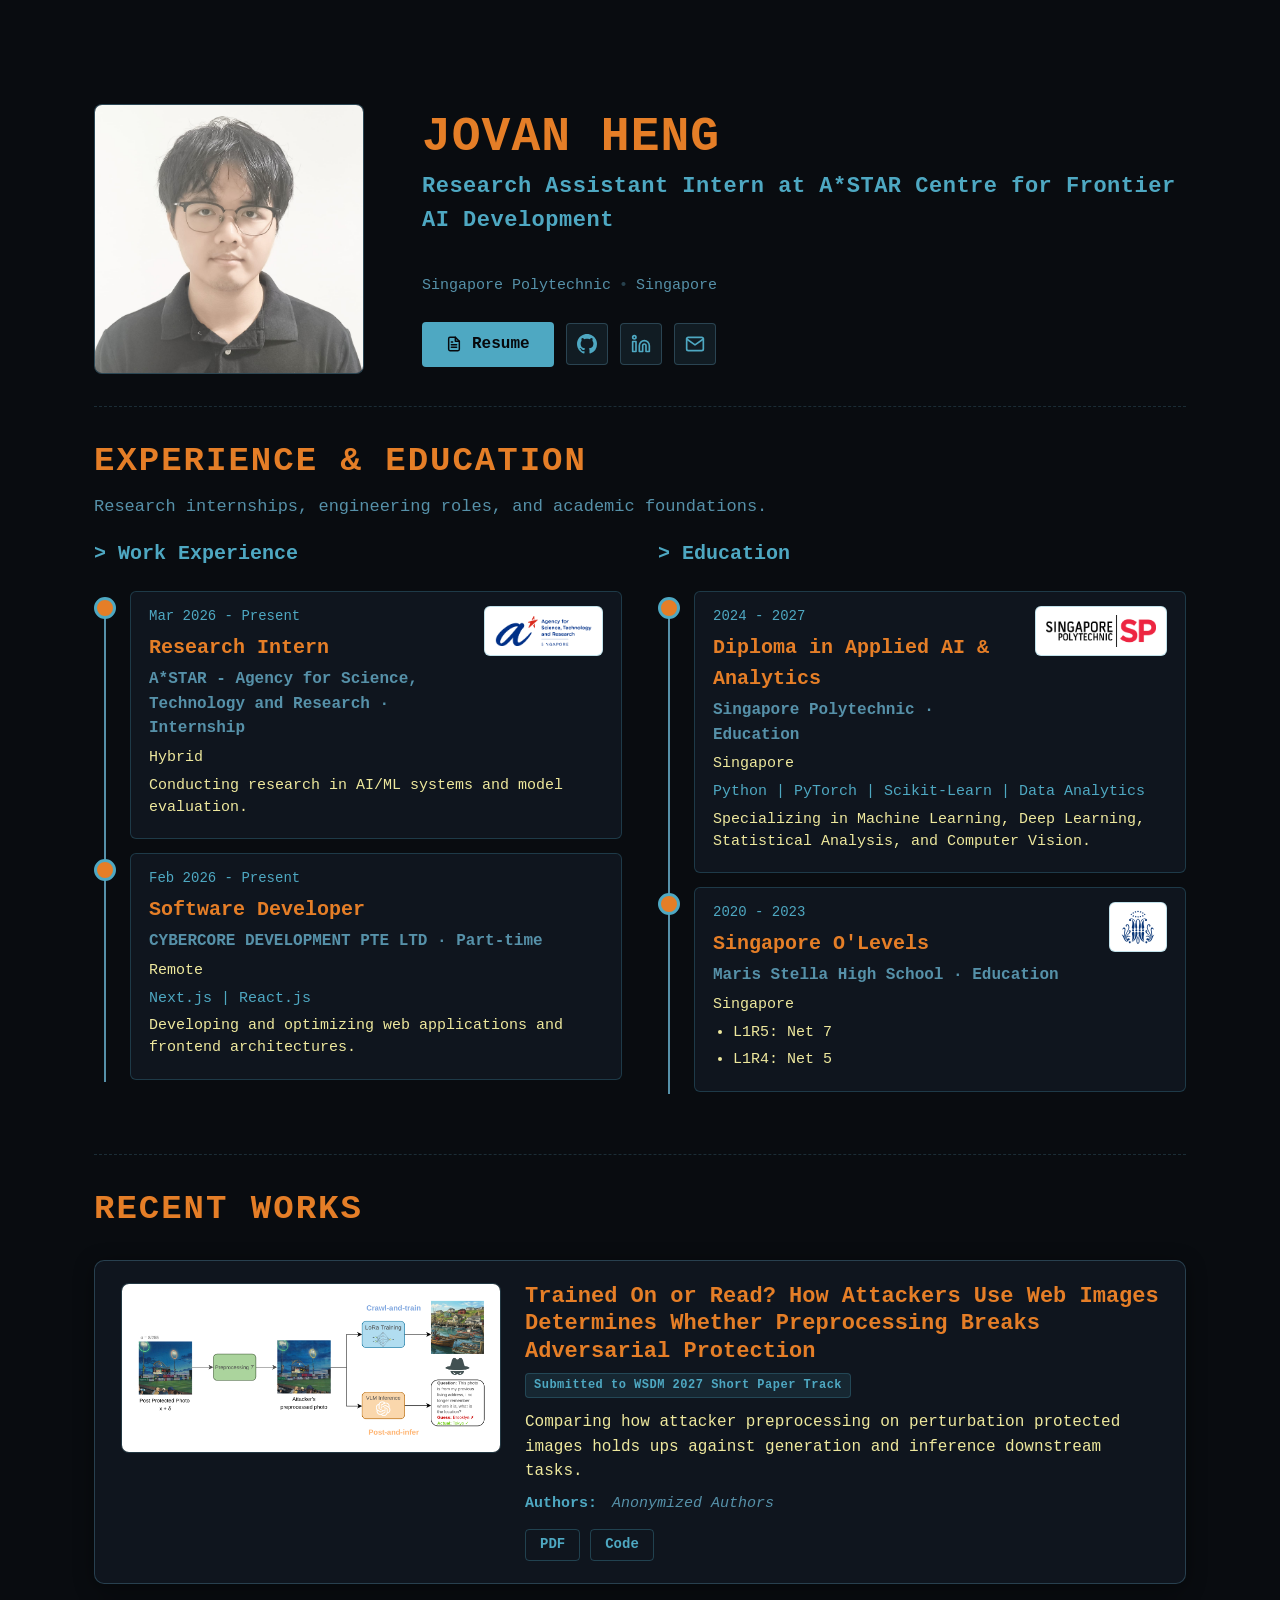
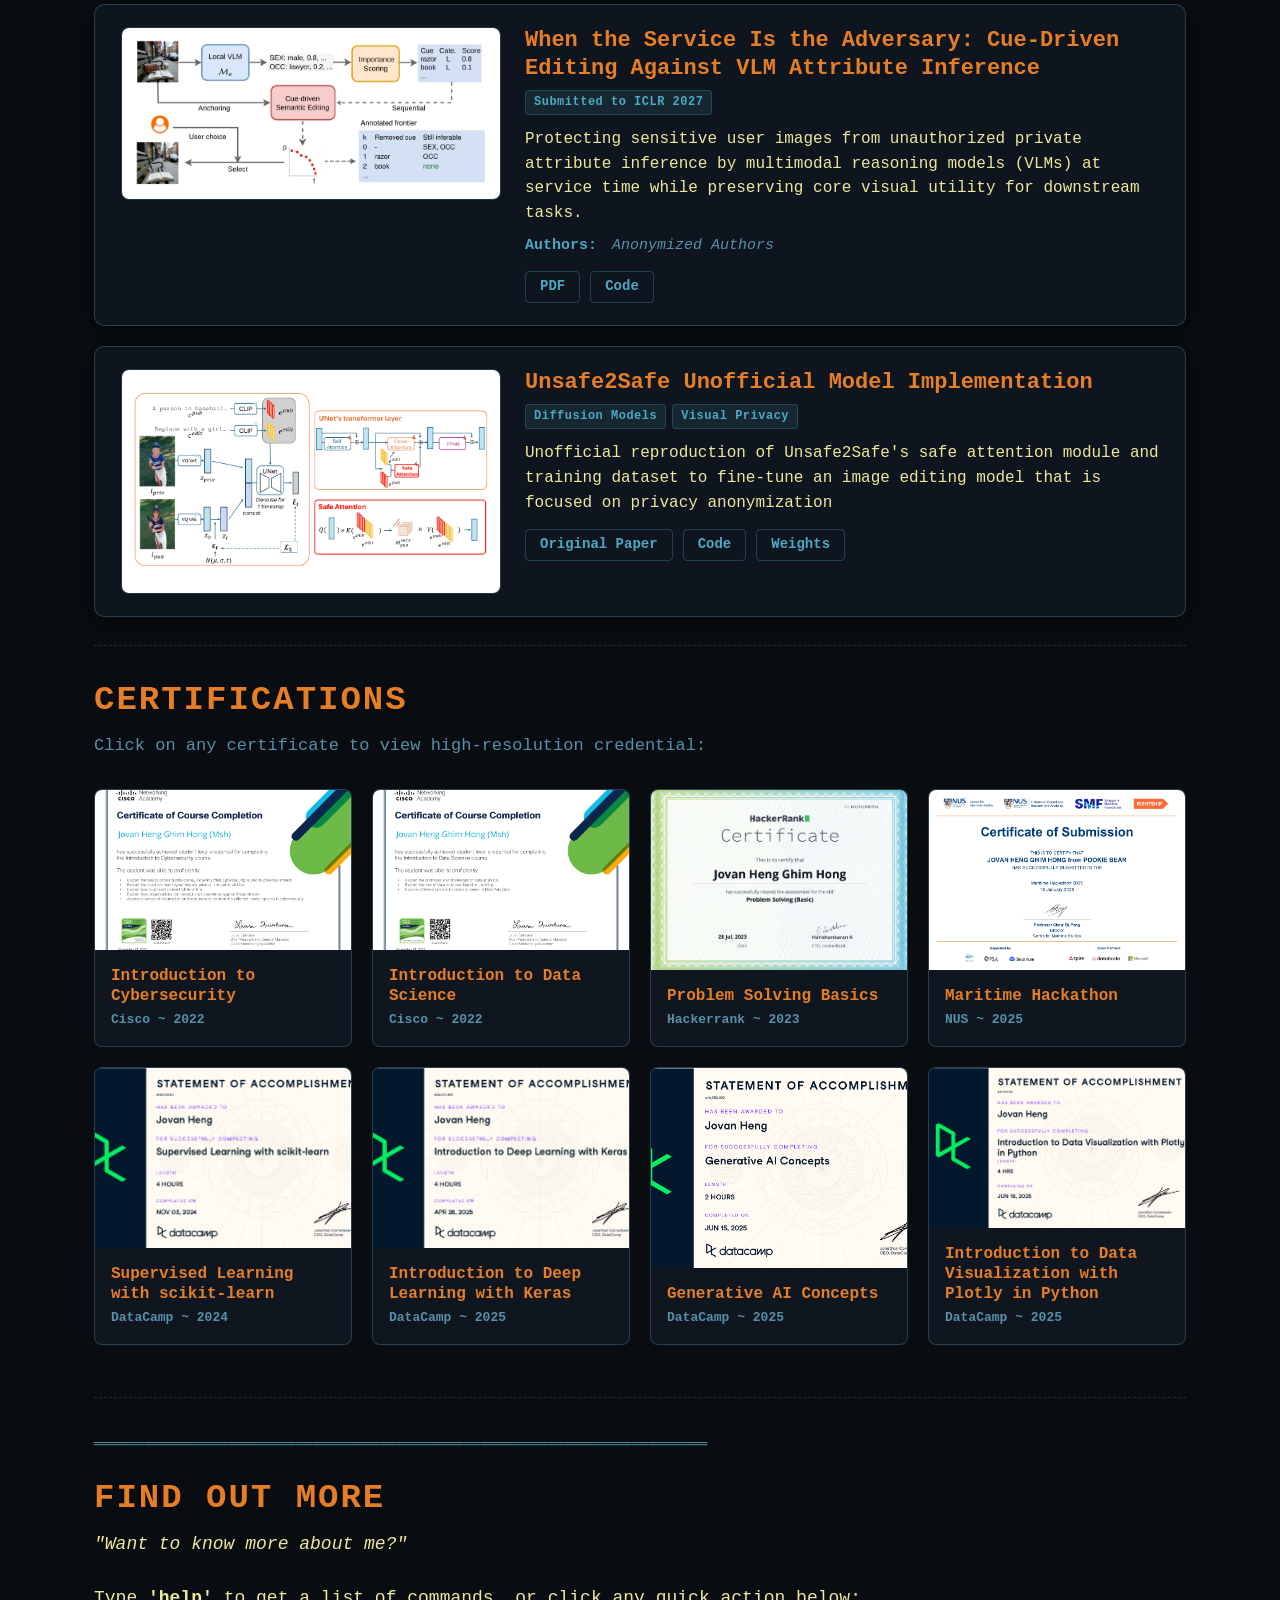
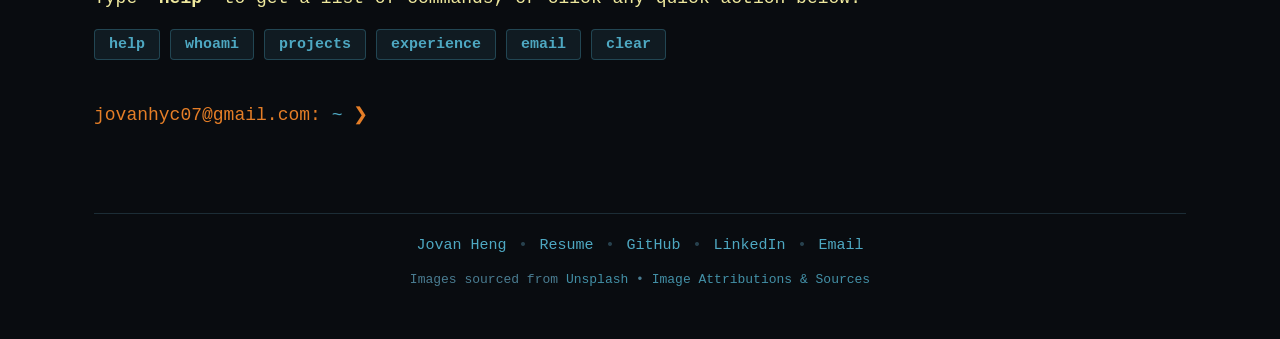
==== index.html @ 49496942 "Rebuild Portfolio" ====
<!doctype html>
<html lang="en">
  <head>
    <meta charset="UTF-8" />
    <meta name="viewport" content="width=device-width, initial-scale=1.0" />
    <title>Jovan Heng</title>
    <meta
      name="description"
      content="Portfolio of Jovan Heng - AI / ML Researcher & Software Developer."
    />
    <link rel="stylesheet" href="./styles/index.css" />
    <link rel="stylesheet" href="./styles/cards.css" />
    <link rel="preconnect" href="https://fonts.googleapis.com" />
    <link rel="preconnect" href="https://fonts.gstatic.com" crossorigin />
    <link
      href="https://fonts.googleapis.com/css2?family=Ubuntu+Mono:ital,wght@0,400;0,700;1,400;1,700&display=swap"
      rel="stylesheet"
    />
    <script defer src="./scripts/data.js"></script>
    <script defer src="./scripts/modal.js"></script>
    <script defer src="./scripts/index.js"></script>
  </head>
  <body>
    <div class="page-container">
      <!-- 1. HERO / INTRO SECTION -->
      <header class="section hero-viewport-section" id="hero">
        <div class="hero-layout">
          <!-- Headshot -->
          <div class="hero-avatar-container">
            <img
              src="./imgs/profile/headshot.jpeg"
              onerror="
                this.onerror = null
                this.src =
                  'https://images.unsplash.com/photo-1534528741775-53994a69daeb?auto=format&fit=crop&w=600&q=80'
              "
              alt="Jovan Heng"
              class="hero-headshot"
            />
          </div>

          <!-- Profile Info -->
          <div class="hero-details">
            <h1 class="hero-name">JOVAN HENG</h1>
            <p class="hero-role">
              Research Assistant Intern at A*STAR Centre for Frontier AI
              Development
            </p>
            <p class="hero-bio"></p>
            <!-- <p class="hero-bio">
              Building and researching systems around multimodal AI, computer
              vision, privacy, and machine learning.
            </p> -->
            <!-- <p class="hero-bio">
              Interests in <strong>AI Safety</strong>,
              <strong>Generative AI</strong> and
              <strong>Application of AI</strong> in Real-World Systems.
            </p> -->

            <div class="hero-meta">
              <!-- <span>A*STAR Research Intern</span>
              <span class="meta-separator">&bull;</span> -->
              <span>Singapore Polytechnic</span>
              <span class="meta-separator">&bull;</span>
              <span>Singapore</span>
            </div>

            <div class="hero-actions">
              <a
                href="./Resume.pdf"
                target="_blank"
                rel="noopener noreferrer"
                class="btn-solid btn-with-icon"
                id="resume-btn"
              >
                <svg
                  class="btn-icon"
                  width="16"
                  height="16"
                  viewBox="0 0 24 24"
                  fill="none"
                  stroke="currentColor"
                  stroke-width="2.2"
                  stroke-linecap="round"
                  stroke-linejoin="round"
                >
                  <path
                    d="M14 2H6a2 2 0 0 0-2 2v16a2 2 0 0 0 2 2h12a2 2 0 0 0 2-2V8z"
                  ></path>
                  <polyline points="14 2 14 8 20 8"></polyline>
                  <line x1="16" y1="13" x2="8" y2="13"></line>
                  <line x1="16" y1="17" x2="8" y2="17"></line>
                  <polyline points="10 9 9 9 8 9"></polyline>
                </svg>
                <span>Resume</span>
              </a>

              <div class="hero-socials" id="hero-socials">
                <a
                  href="https://github.com/JovanHengGhimHong"
                  target="_blank"
                  rel="noopener noreferrer"
                  class="social-icon-btn"
                  aria-label="GitHub Profile"
                  title="GitHub"
                >
                  <svg
                    width="20"
                    height="20"
                    viewBox="0 0 24 24"
                    fill="currentColor"
                  >
                    <path
                      d="M12 0C5.37 0 0 5.37 0 12c0 5.31 3.435 9.795 8.205 11.385.6.105.825-.255.825-.57 0-.285-.015-1.23-.015-2.235-3.015.555-3.795-.735-4.035-1.41-.135-.345-.72-1.41-1.23-1.695-.42-.225-1.02-.78-.015-.795.945-.015 1.62.87 1.845 1.23 1.08 1.815 2.805 1.305 3.495.99.105-.78.42-1.305.765-1.605-2.67-.3-5.46-1.335-5.46-5.925 0-1.305.465-2.385 1.23-3.225-.12-.3-.54-1.53.12-3.18 0 0 1.005-.315 3.3 1.23.96-.27 1.98-.405 3-.405s2.04.135 3 .405c2.295-1.56 3.3-1.23 3.3-1.23.66 1.65.24 2.88.12 3.18.765.84 1.23 1.905 1.23 3.225 0 4.605-2.805 5.625-5.475 5.925.435.375.81 1.095.81 2.22 0 1.605-.015 2.895-.015 3.3 0 .315.225.69.825.57A12.02 12.02 0 0024 12c0-6.63-5.37-12-12-12z"
                    />
                  </svg>
                </a>

                <a
                  href="https://www.linkedin.com/in/jovan-heng-ghim-hong/"
                  target="_blank"
                  rel="noopener noreferrer"
                  class="social-icon-btn"
                  aria-label="LinkedIn Profile"
                  title="LinkedIn"
                >
                  <svg
                    width="20"
                    height="20"
                    viewBox="0 0 24 24"
                    fill="none"
                    stroke="currentColor"
                    stroke-width="2"
                    stroke-linecap="round"
                    stroke-linejoin="round"
                  >
                    <path
                      d="M16 8a6 6 0 0 1 6 6v7h-4v-7a2 2 0 0 0-2-2 2 2 0 0 0-2 2v7h-4v-7a6 6 0 0 1 6-6z"
                    ></path>
                    <rect x="2" y="9" width="4" height="12"></rect>
                    <circle cx="4" cy="4" r="2"></circle>
                  </svg>
                </a>

                <a
                  href="mailto:jovanhyc07@gmail.com"
                  class="social-icon-btn"
                  aria-label="Send Email"
                  title="Email"
                >
                  <svg
                    width="20"
                    height="20"
                    viewBox="0 0 24 24"
                    fill="none"
                    stroke="currentColor"
                    stroke-width="2"
                    stroke-linecap="round"
                    stroke-linejoin="round"
                  >
                    <path
                      d="M4 4h16c1.1 0 2 .9 2 2v12c0 1.1-.9 2-2 2H4c-1.1 0-2-.9-2-2V6c0-1.1.9-2 2-2z"
                    ></path>
                    <polyline points="22,6 12,13 2,6"></polyline>
                  </svg>
                </a>
              </div>
            </div>
          </div>
        </div>
      </header>

      <!-- 2. EXPERIENCE & EDUCATION SECTION -->
      <section class="section viewport-section" id="experience">
        <div class="section-header">
          <h2 class="section-title">EXPERIENCE &amp; EDUCATION</h2>
          <p class="section-subtitle">
            Research internships, engineering roles, and academic foundations.
          </p>
        </div>

        <div class="experience-showcase-grid">
          <div class="experience-showcase-col">
            <h3 class="subsection-title">&gt; Work Experience</h3>
            <div id="static-work-timeline">
              <div class="timeline">
                <article class="timeline-item">
                  <div class="timeline-marker"></div>
                  <div class="timeline-content">
                    <div class="timeline-header">
                      <div class="timeline-header-info">
                        <p class="timeline-period">Mar 2026 - Present</p>
                        <h4 class="timeline-role">Research Intern</h4>
                        <p class="timeline-company">
                          A*STAR - Agency for Science, Technology and Research
                          &middot; Internship
                        </p>
                      </div>
                      <div class="timeline-logo-wrap">
                        <img
                          src="./imgs/logos/astar-logo.png"
                          alt="A*STAR logo"
                          class="timeline-logo"
                          loading="lazy"
                        />
                      </div>
                    </div>
                    <p class="timeline-location">Hybrid</p>
                    <p class="timeline-detail">
                      Conducting research in AI/ML systems and model evaluation.
                    </p>
                  </div>
                </article>

                <article class="timeline-item">
                  <div class="timeline-marker"></div>
                  <div class="timeline-content">
                    <div class="timeline-header">
                      <div class="timeline-header-info">
                        <p class="timeline-period">Feb 2026 - Present</p>
                        <h4 class="timeline-role">Software Developer</h4>
                        <p class="timeline-company">
                          CYBERCORE DEVELOPMENT PTE LTD &middot; Part-time
                        </p>
                      </div>
                    </div>
                    <p class="timeline-location">Remote</p>
                    <p class="timeline-skills">Next.js | React.js</p>
                    <p class="timeline-detail">
                      Developing and optimizing web applications and frontend
                      architectures.
                    </p>
                  </div>
                </article>
              </div>
            </div>
          </div>

          <div class="experience-showcase-col">
            <h3 class="subsection-title">&gt; Education</h3>
            <div id="static-education-timeline">
              <div class="timeline">
                <article class="timeline-item">
                  <div class="timeline-marker"></div>
                  <div class="timeline-content">
                    <div class="timeline-header">
                      <div class="timeline-header-info">
                        <p class="timeline-period">2024 - 2027</p>
                        <h4 class="timeline-role">
                          Diploma in Applied AI &amp; Analytics
                        </h4>
                        <p class="timeline-company">
                          Singapore Polytechnic &middot; Education
                        </p>
                      </div>
                      <div class="timeline-logo-wrap">
                        <img
                          src="./imgs/logos/sp-logo.png"
                          alt="Singapore Polytechnic logo"
                          class="timeline-logo"
                          loading="lazy"
                        />
                      </div>
                    </div>
                    <p class="timeline-location">Singapore</p>
                    <p class="timeline-skills">
                      Python | PyTorch | Scikit-Learn | Data Analytics
                    </p>
                    <p class="timeline-detail">
                      Specializing in Machine Learning, Deep Learning,
                      Statistical Analysis, and Computer Vision.
                    </p>
                  </div>
                </article>

                <article class="timeline-item">
                  <div class="timeline-marker"></div>
                  <div class="timeline-content">
                    <div class="timeline-header">
                      <div class="timeline-header-info">
                        <p class="timeline-period">2020 - 2023</p>
                        <h4 class="timeline-role">Singapore O'Levels</h4>
                        <p class="timeline-company">
                          Maris Stella High School &middot; Education
                        </p>
                      </div>
                      <div class="timeline-logo-wrap">
                        <img
                          src="./imgs/logos/mshs-crest.svg"
                          alt="Maris Stella High School crest"
                          class="timeline-logo"
                          loading="lazy"
                        />
                      </div>
                    </div>
                    <p class="timeline-location">Singapore</p>
                    <ul class="timeline-detail-list">
                      <li>L1R5: Net 7</li>
                      <li>L1R4: Net 5</li>
                    </ul>
                  </div>
                </article>
              </div>
            </div>
          </div>
        </div>
      </section>

      <!-- 3. RECENT WORKS SECTION (Full viewport showcase) -->
      <section class="section viewport-section" id="projects">
        <div class="section-header">
          <h2 class="section-title">RECENT WORKS</h2>
        </div>

        <div class="selected-projects-showcase" id="selected-projects-grid">
          <article class="detailed-project-item">
            <div class="detailed-project-grid">
              <div class="detailed-project-media">
                <div class="project-media-frame project-media-diagram">
                  <img
                    src="./imgs/projects/wsdm_train_or_read.png"
                    alt="Overview diagram for Trained On or Read? WSDM 2027 submission"
                    class="project-showcase-img"
                    loading="lazy"
                  />
                </div>
              </div>
              <div class="detailed-project-info">
                <h3 class="detailed-project-title">
                  Trained On or Read? How Attackers Use Web Images Determines
                  Whether Preprocessing Breaks Adversarial Protection
                </h3>
                <div class="card-tags media-tags">
                  <span class="badge"
                    >Submitted to WSDM 2027 Short Paper Track</span
                  >
                </div>
                <p class="detailed-project-desc">
                  Comparing how attacker preprocessing on perturbation protected
                  images holds ups against generation and inference downstream
                  tasks.
                </p>
                <p class="detailed-project-authors">
                  <span class="authors-label">Authors:</span> Anonymized Authors
                </p>

                <div class="detailed-project-actions">
                  <div class="project-links-group">
                    <a href="#" class="card-btn d-inline">PDF</a>
                    <a href="#" class="card-btn d-inline">Code</a>
                  </div>
                </div>
              </div>
            </div>
          </article>

          <article class="detailed-project-item">
            <div class="detailed-project-grid">
              <div class="detailed-project-media">
                <div class="project-media-frame project-media-diagram">
                  <img
                    src="./imgs/projects/iclr_service_adversary.png"
                    alt="Overview diagram for When the Service Is the Adversary ICLR 2027 submission"
                    class="project-showcase-img"
                    loading="lazy"
                  />
                </div>
              </div>
              <div class="detailed-project-info">
                <h3 class="detailed-project-title">
                  When the Service Is the Adversary: Cue-Driven Editing Against
                  VLM Attribute Inference
                </h3>
                <div class="card-tags media-tags">
                  <span class="badge">Submitted to ICLR 2027</span>
                </div>
                <p class="detailed-project-desc">
                  Protecting sensitive user images from unauthorized private
                  attribute inference by multimodal reasoning models (VLMs) at
                  service time while preserving core visual utility for
                  downstream tasks.
                </p>
                <p class="detailed-project-authors">
                  <span class="authors-label">Authors:</span> Anonymized Authors
                </p>

                <div class="detailed-project-actions">
                  <div class="project-links-group">
                    <a href="#" class="card-btn d-inline">PDF</a>
                    <a href="#" class="card-btn d-inline">Code</a>
                  </div>
                </div>
              </div>
            </div>
          </article>

          <article class="detailed-project-item">
            <div class="detailed-project-grid">
              <div class="detailed-project-media">
                <div class="project-media-frame project-media-diagram">
                  <img
                    src="./imgs/projects/SafeAttention_Unet.png"
                    alt="SafeAttention U-Net diagram for Unsafe2Safe Unofficial Model Implementation"
                    class="project-showcase-img"
                    loading="lazy"
                  />
                </div>
              </div>
              <div class="detailed-project-info">
                <h3 class="detailed-project-title">
                  Unsafe2Safe Unofficial Model Implementation
                </h3>
                <div class="card-tags media-tags">
                  <span class="badge">Diffusion Models</span>
                  <span class="badge">Visual Privacy</span>
                </div>
                <p class="detailed-project-desc">
                  Unofficial reproduction of Unsafe2Safe's safe attention module
                  and training dataset to fine-tune an image editing model that
                  is focused on privacy anonymization
                </p>

                <div class="detailed-project-actions">
                  <div class="project-links-group">
                    <a
                      href="https://arxiv.org/pdf/2603.28605"
                      target="_blank"
                      rel="noopener noreferrer"
                      class="card-btn d-inline"
                      >Original Paper</a
                    >
                    <a
                      href="https://github.com/JovanHengGhimHong/Unsafe2Safe_Unofficial_Reproduction"
                      target="_blank"
                      rel="noopener noreferrer"
                      class="card-btn d-inline"
                      >Code</a
                    >
                    <a
                      href="https://huggingface.co/JovanHengGhimHong/unsafe2safe_checkpoint"
                      target="_blank"
                      rel="noopener noreferrer"
                      class="card-btn d-inline"
                      >Weights</a
                    >
                  </div>
                </div>
              </div>
            </div>
          </article>
        </div>
      </section>

      <!-- 4. CERTIFICATIONS SECTION -->
      <section class="section viewport-section" id="certifications">
        <div class="section-header">
          <h2 class="section-title">CERTIFICATIONS</h2>
          <p class="section-subtitle">
            Click on any certificate to view high-resolution credential:
          </p>
        </div>

        <div
          class="card-container certifications-grid"
          id="static-certifications-grid"
        >
          <article
            class="card clickable-card cert-card"
            role="button"
            tabindex="0"
            data-modal-type="certification"
            data-modal-id="intro-cybersecurity"
          >
            <img
              src="./imgs/certifications/Introduction_to_Cybersecurity_Badge20230728-28-upu8rm_page-0001.jpg"
              alt="Introduction to Cybersecurity certificate"
              class="card-image"
            />
            <div class="card-body">
              <h4 class="card-title">Introduction to Cybersecurity</h4>
              <p class="card-subtitle">Cisco ~ 2022</p>
            </div>
          </article>

          <article
            class="card clickable-card cert-card"
            role="button"
            tabindex="0"
            data-modal-type="certification"
            data-modal-id="intro-data-science"
          >
            <img
              src="./imgs/certifications/Introduction_to_Data_Science_Badge20230728-28-7eecj0_page-0001.jpg"
              alt="Introduction to Data Science certificate"
              class="card-image"
            />
            <div class="card-body">
              <h4 class="card-title">Introduction to Data Science</h4>
              <p class="card-subtitle">Cisco ~ 2022</p>
            </div>
          </article>

          <article
            class="card clickable-card cert-card"
            role="button"
            tabindex="0"
            data-modal-type="certification"
            data-modal-id="problem-solving-basics"
          >
            <img
              src="./imgs/certifications/problem_solving_basic certificate_page-0001.jpg"
              alt="Problem Solving Basics certificate"
              class="card-image"
            />
            <div class="card-body">
              <h4 class="card-title">Problem Solving Basics</h4>
              <p class="card-subtitle">Hackerrank ~ 2023</p>
            </div>
          </article>

          <article
            class="card clickable-card cert-card"
            role="button"
            tabindex="0"
            data-modal-type="certification"
            data-modal-id="maritime-hackathon"
          >
            <img
              src="./imgs/certifications/maritime hackathon_page-0001.jpg"
              alt="Maritime Hackathon certificate"
              class="card-image"
            />
            <div class="card-body">
              <h4 class="card-title">Maritime Hackathon</h4>
              <p class="card-subtitle">NUS ~ 2025</p>
            </div>
          </article>

          <article
            class="card clickable-card cert-card"
            role="button"
            tabindex="0"
            data-modal-type="certification"
            data-modal-id="supervised-learning-scikit-learn"
          >
            <img
              src="./imgs/certifications/Supervised Learning Scikit certificate-1.png"
              alt="Supervised Learning with scikit-learn certificate"
              class="card-image"
            />
            <div class="card-body">
              <h4 class="card-title">Supervised Learning with scikit-learn</h4>
              <p class="card-subtitle">DataCamp ~ 2024</p>
            </div>
          </article>

          <article
            class="card clickable-card cert-card"
            role="button"
            tabindex="0"
            data-modal-type="certification"
            data-modal-id="deep-learning-keras"
          >
            <img
              src="./imgs/certifications/Deep Learning Keras-1.png"
              alt="Introduction to Deep Learning with Keras certificate"
              class="card-image"
            />
            <div class="card-body">
              <h4 class="card-title">
                Introduction to Deep Learning with Keras
              </h4>
              <p class="card-subtitle">DataCamp ~ 2025</p>
            </div>
          </article>

          <article
            class="card clickable-card cert-card"
            role="button"
            tabindex="0"
            data-modal-type="certification"
            data-modal-id="generative-ai-concepts"
          >
            <img
              src="./imgs/certifications/GAN-1.png"
              alt="Generative AI Concepts certificate"
              class="card-image"
            />
            <div class="card-body">
              <h4 class="card-title">Generative AI Concepts</h4>
              <p class="card-subtitle">DataCamp ~ 2025</p>
            </div>
          </article>

          <article
            class="card clickable-card cert-card"
            role="button"
            tabindex="0"
            data-modal-type="certification"
            data-modal-id="plotly-data-visualization"
          >
            <img
              src="./imgs/certifications/Intro to Data Viz with Plotly-1.png"
              alt="Introduction to Data Visualization with Plotly in Python certificate"
              class="card-image"
            />
            <div class="card-body">
              <h4 class="card-title">
                Introduction to Data Visualization with Plotly in Python
              </h4>
              <p class="card-subtitle">DataCamp ~ 2025</p>
            </div>
          </article>
        </div>
      </section>

      <!-- 5. FIND OUT MORE / INTERACTIVE TERMINAL SECTION -->
      <section
        class="section viewport-section terminal-section-wrapper"
        id="terminal-container"
      >
        <div class="ascii-divider">
          <span
            >═════════════════════════════════════════════════════════════════════════</span
          >
        </div>

        <div class="section-header">
          <h2 class="section-title">FIND OUT MORE</h2>
          <p class="section-quote">"Want to know more about me?"</p>
        </div>

        <!-- Direct Terminal Area (No bounding box, no ASCII banner) -->
        <div class="terminal-direct-area" id="terminal-window">
          <p class="terminal-hint-text">
            Type <span class="command">'help'</span> to get a list of commands,
            or click any quick action below:
          </p>

          <div class="cmd-chips-container">
            <button type="button" class="cmd-chip" data-cmd="help">help</button>
            <button type="button" class="cmd-chip" data-cmd="whoami">
              whoami
            </button>
            <button type="button" class="cmd-chip" data-cmd="projects">
              projects
            </button>
            <button type="button" class="cmd-chip" data-cmd="experience">
              experience
            </button>
            <button type="button" class="cmd-chip" data-cmd="email">
              email
            </button>
            <button type="button" class="cmd-chip" data-cmd="clear">
              clear
            </button>
          </div>

          <div id="res-section"></div>

          <div id="terminal-section">
            <span class="terminal-text"
              >jovanhyc07@gmail.com:
              <span style="color: var(--cyan)">~</span> ❯</span
            >
            <p style="display: inline">
              <span id="typer">
                <b class="cursor">&nbsp;</b>
              </span>
            </p>
            <textarea
              name="terminal"
              id="terminal"
              rows="1"
              aria-label="Terminal Input"
              autocapitalize="off"
              autocomplete="off"
              spellcheck="false"
            ></textarea>
          </div>
        </div>
      </section>

      <!-- Footer -->
      <footer class="footer">
        <p class="footer-content">
          <span class="footer-name">Jovan Heng</span>
          <span class="footer-sep">&bull;</span>
          <a
            href="./Resume.pdf"
            target="_blank"
            rel="noopener noreferrer"
            class="footer-link"
            >Resume</a
          >
          <span class="footer-socials" id="footer-socials">
            <span class="footer-sep">&bull;</span>
            <a
              href="https://github.com/JovanHengGhimHong"
              target="_blank"
              rel="noopener noreferrer"
              class="footer-link"
              >GitHub</a
            >
            <span class="footer-sep">&bull;</span>
            <a
              href="https://www.linkedin.com/in/jovan-heng-ghim-hong/"
              target="_blank"
              rel="noopener noreferrer"
              class="footer-link"
              >LinkedIn</a
            >
            <span class="footer-sep">&bull;</span>
            <a href="mailto:jovanhyc07@gmail.com" class="footer-link">Email</a>
          </span>
        </p>
        <p class="footer-credits">
          Images sourced from
          <a
            href="https://unsplash.com"
            target="_blank"
            rel="noopener noreferrer"
            class="footer-credit-link"
            >Unsplash</a
          >
          &bull;
          <a
            href="./ATTRIBUTIONS.txt"
            target="_blank"
            class="footer-credit-link"
            >Image Attributions &amp; Sources</a
          >
        </p>
      </footer>
    </div>

    <!-- Modal for Enlarged Image Previews -->
    <div class="modal" aria-hidden="true">
      <div class="modal-backdrop" data-modal-close></div>
      <section
        class="modal-panel"
        role="dialog"
        aria-modal="true"
        aria-label="Enlarged image preview"
      >
        <button
          class="modal-close"
          type="button"
          aria-label="Close modal"
          data-modal-close
        >
          &times;
        </button>
        <img src="" alt="" class="modal-image" />
      </section>
    </div>
  </body>
</html>
---- styles/index.css ----
@keyframes cursor {
  0% {
    background-color: transparent;
  }
  30% {
    background-color: var(--cyan);
  }
  90% {
    background-color: transparent;
  }
}

@keyframes fadeInUp {
  from {
    opacity: 0;
    transform: translateY(14px);
  }
  to {
    opacity: 1;
    transform: translateY(0);
  }
}

@keyframes terminalFadeIn {
  0% {
    opacity: 0;
    transform: translateY(8px);
  }
  100% {
    opacity: 1;
    transform: translateY(0);
  }
}

:root {
  --blue: #5691a9;
  --orange: #e57e27;
  --yellow: #eee89d;
  --cyan: #4ea8c2;
  --cyan-dim: rgba(78, 168, 194, 0.3);
  --cyan-hover: #3f97b0;
  --bg-dark: #090c10;
  --bg-box: #0f151e;
  --bg-terminal: #07090c;
}

* {
  box-sizing: border-box;
  scrollbar-width: none;
}

*::-webkit-scrollbar {
  display: none;
}

html {
  scroll-behavior: smooth;
  margin-top: 60px;
}

body {
  font-size: 18px;
  font-family: 'Ubuntu Mono', monospace;
  background-color: var(--bg-dark);
  color: var(--yellow);
  margin: 0;
  padding: 0;
  line-height: 1.55;
  overflow-x: hidden;
}

body.modal-open {
  overflow: hidden;
}

.page-container {
  max-width: 1140px;
  margin: 0 auto;
  padding: 24px 24px 48px;
}

/* Base Typography & Elements */
pre {
  color: var(--blue);
  margin: 0;
  font-size: 14px;
  display: inline-block;
  font-family: inherit;
}

a {
  color: var(--cyan);
  text-decoration: none;
  transition:
    color 0.2s ease,
    background-color 0.2s ease;
}

a:hover {
  color: white;
  background-color: rgba(78, 168, 194, 0.15);
}

li {
  color: var(--yellow);
  margin-bottom: 6px;
}

/* Viewport Section Structure */
.section {
  position: relative;
  animation: fadeInUp 0.5s ease both;
}

.viewport-section {
  min-height: auto;
  padding: 28px 0;
  display: flex;
  flex-direction: column;
  justify-content: center;
  border-bottom: 1px dashed rgba(86, 145, 169, 0.25);
}

.hero-viewport-section {
  min-height: auto;
  padding: 20px 0 32px;
  display: flex;
  flex-direction: column;
  justify-content: center;
  border-bottom: 1px dashed rgba(86, 145, 169, 0.25);
}

.section-header {
  text-align: left;
  margin-bottom: 18px;
}

.section-title {
  color: var(--orange);
  font-size: clamp(26px, 4vw, 34px);
  font-weight: 700;
  letter-spacing: 2px;
  margin: 0 0 6px;
  text-transform: uppercase;
}

.section-subtitle {
  color: var(--blue);
  font-size: 17px;
  margin: 0;
  max-width: 720px;
}

.section-quote {
  color: var(--yellow);
  font-style: italic;
  font-size: 18px;
  margin: 6px 0 0;
}

.ascii-divider {
  color: var(--blue);
  font-size: 14px;
  margin: 8px 0 16px;
  overflow: hidden;
  user-select: none;
}

/* 1. UNBOXED HERO LAYOUT */
.hero-layout {
  display: grid;
  grid-template-columns: 280px 1fr;
  gap: 48px;
  align-items: center;
  width: 100%;
}

.hero-avatar-container {
  width: 270px;
  height: 270px;
  border-radius: 8px;
  overflow: hidden;
  background: #10151c;
  border: 1px solid rgba(86, 145, 169, 0.4);
}

.hero-headshot {
  width: 100%;
  height: 100%;
  object-fit: cover;
  object-position: center top;
  display: block;
}

.hero-details {
  display: flex;
  flex-direction: column;
}

.hero-name {
  color: var(--orange);
  font-size: clamp(36px, 5vw, 48px);
  font-weight: bold;
  letter-spacing: 1px;
  margin: 0 0 6px;
  line-height: 1.1;
}

.hero-role {
  color: var(--cyan);
  font-size: clamp(18px, 3vw, 22px);
  font-weight: bold;
  letter-spacing: 0.5px;
  margin: 0 0 16px;
}

.hero-bio {
  color: var(--yellow);
  font-size: 18px;
  margin: 0 0 20px;
  line-height: 1.6;
  max-width: 680px;
}

.hero-meta {
  color: var(--blue);
  font-size: 15px;
  margin-bottom: 24px;
  display: flex;
  flex-wrap: wrap;
  align-items: center;
  gap: 8px;
}

.meta-separator {
  color: rgba(86, 145, 169, 0.4);
}

.hero-actions {
  display: flex;
  flex-wrap: wrap;
  align-items: center;
  gap: 12px;
}

.hero-socials {
  display: inline-flex;
  flex-wrap: wrap;
  align-items: center;
  gap: 12px;
}

/* Simple Solid Button - Clean, no glowing glow */
.btn-solid {
  display: inline-block;
  background-color: var(--cyan);
  color: #07090c;
  font-family: inherit;
  font-size: 16px;
  font-weight: bold;
  padding: 10px 24px;
  border-radius: 4px;
  text-decoration: none;
  border: none;
  cursor: pointer;
  transition:
    background-color 0.2s ease,
    transform 0.1s ease;
}

.btn-with-icon {
  display: inline-flex;
  align-items: center;
  gap: 10px;
}

.btn-icon {
  display: inline-block;
}

.btn-solid:hover {
  background-color: var(--cyan-hover);
  color: #000;
}

.btn-solid:active {
  background-color: #358095;
  transform: translateY(1px);
}

.social-icon-btn {
  display: inline-flex;
  align-items: center;
  justify-content: center;
  width: 42px;
  height: 42px;
  border-radius: 4px;
  background: rgba(86, 145, 169, 0.12);
  border: 1px solid rgba(86, 145, 169, 0.35);
  color: var(--cyan);
  transition: all 0.2s ease;
}

.social-icon-btn:hover {
  background: rgba(78, 168, 194, 0.2);
  border-color: var(--cyan);
  color: white;
}

.social-icon-btn svg {
  display: block;
}

.social-icon-btn img,
.social-icon-btn .social-icon-img {
  width: 20px;
  height: 20px;
  display: block;
  object-fit: contain;
}

/* 3. EXPERIENCE SHOWCASE GRID */
.experience-showcase-grid {
  display: grid;
  grid-template-columns: 1fr 1fr;
  gap: 36px;
  width: 100%;
}

.experience-showcase-col {
  display: flex;
  flex-direction: column;
}

.subsection-title {
  color: var(--cyan);
  font-size: 20px;
  margin: 0 0 14px;
  font-weight: bold;
}

.subsection-desc {
  color: var(--blue);
  font-size: 15px;
  margin: 0 0 16px;
}

/* 4. DIRECT INTERACTIVE TERMINAL */
.terminal-section-wrapper {
  border-bottom: none;
  min-height: auto;
}

.terminal-direct-area {
  width: 100%;
  margin-top: 8px;
}

.terminal-hint-text {
  color: var(--yellow);
  margin: 0 0 16px;
  font-size: 18px;
}

.cmd-chips-container {
  display: flex;
  flex-wrap: wrap;
  gap: 10px;
  margin-bottom: 24px;
}

.cmd-chip {
  background: rgba(78, 168, 194, 0.1);
  border: 1px solid var(--cyan-dim);
  color: var(--cyan);
  font-family: inherit;
  font-size: 15px;
  font-weight: bold;
  padding: 6px 14px;
  border-radius: 4px;
  cursor: pointer;
  transition: all 0.2s ease;
}

.cmd-chip:hover {
  background: rgba(78, 168, 194, 0.25);
  color: white;
  border-color: var(--cyan);
}

#res-section {
  margin: 8px 0;
}

.terminal-cmd-entry {
  animation: terminalFadeIn 0.15s ease-out both;
}

.terminal-cmd-output {
  animation: terminalFadeIn 0.22s ease-out both;
}

.terminal-cmd-output .card {
  animation: terminalFadeIn 0.26s ease-out both;
}

.terminal-cmd-output .timeline-item {
  animation: terminalFadeIn 0.26s ease-out both;
}

#terminal-section {
  position: relative;
  margin: 16px 0 10px;
  display: flex;
  align-items: center;
  flex-wrap: wrap;
  cursor: text;
}

.terminal-text {
  color: var(--orange);
  margin-right: 8px;
}

.command {
  color: var(--yellow);
  font-weight: bold;
}

.res {
  color: var(--blue);
}

#typer,
.typer {
  color: var(--yellow);
}

.cursor {
  animation-name: cursor;
  animation-duration: 1s;
  animation-iteration-count: infinite;
}

#terminal {
  position: absolute;
  top: 0;
  left: 0;
  width: 100%;
  height: 100%;
  opacity: 0;
  border: none;
  resize: none;
  cursor: text;
  z-index: 2;
}

.footer {
  text-align: center;
  margin-top: 28px;
  border-top: 1px solid rgba(86, 145, 169, 0.25);
  padding-top: 20px;
  font-size: 15px;
}

.footer-content {
  display: flex;
  flex-wrap: wrap;
  align-items: center;
  justify-content: center;
  gap: 12px;
  margin: 0;
  color: var(--blue);
}

.footer-name {
  color: var(--cyan);
}

.footer-socials {
  display: contents;
}

.footer-sep {
  color: rgba(86, 145, 169, 0.4);
}

.footer-link {
  color: var(--cyan);
  transition: color 0.2s ease;
}

.footer-link:hover {
  color: white;
  text-decoration: underline;
  background-color: transparent;
}

.footer-credits {
  margin: 12px 0 0;
  font-size: 13px;
  color: var(--blue);
  opacity: 0.85;
}

.footer-credit-link {
  color: var(--cyan);
  transition: color 0.2s ease;
}

.footer-credit-link:hover {
  color: white;
  text-decoration: underline;
  background-color: transparent;
}

.m-1 {
  margin: 4px 0 !important;
}

/* Responsive Adjustments */
@media (max-width: 900px) {
  .hero-layout {
    grid-template-columns: 1fr;
    text-align: center;
    justify-items: center;
    gap: 28px;
  }

  .hero-details {
    align-items: center;
  }

  .hero-meta {
    justify-content: center;
  }

  .hero-actions {
    justify-content: center;
  }

  .experience-showcase-grid {
    grid-template-columns: 1fr;
  }
}

@media (max-width: 680px) {
  body {
    font-size: 16px;
  }

  .page-container {
    padding: 20px 14px 60px;
  }

  .hero-avatar-container {
    width: 190px;
    height: 190px;
  }

  .hero-name {
    font-size: 32px;
  }

  .hero-role {
    font-size: 18px;
  }

  .hero-bio {
    font-size: 16px;
  }

  .terminal-shell {
    padding: 16px 14px;
  }

  .ascii-art {
    font-size: 9px;
    overflow-x: auto;
  }
}
---- styles/cards.css ----
/* Full-Page Detailed Projects Showcase */
.selected-projects-showcase {
  display: flex;
  flex-direction: column;
  gap: 20px;
  width: 100%;
}

.detailed-project-item {
  width: 100%;
  background: #0f151e;
  border: 1px solid rgba(86, 145, 169, 0.35);
  border-radius: 10px;
  padding: 22px 26px;
  box-shadow: 0 4px 20px rgba(0, 0, 0, 0.4);
}

.detailed-project-grid {
  display: grid;
  grid-template-columns: 380px 1fr;
  gap: 24px;
  align-items: start;
}

.detailed-project-media-col {
  display: flex;
  flex-direction: column;
  gap: 12px;
}

.media-tags {
  display: flex;
  flex-wrap: wrap;
  gap: 6px;
}

.detailed-project-media {
  position: relative;
  border-radius: 8px;
  overflow: hidden;
  border: 1px solid rgba(86, 145, 169, 0.35);
  background: #07090c;
  align-self: start;
}

.project-media-frame {
  position: relative;
  width: 100%;
  aspect-ratio: 16 / 10;
  overflow: hidden;
}

.project-media-frame.project-media-diagram {
  background: #ffffff;
  padding: 12px;
  aspect-ratio: auto;
  display: flex;
  align-items: center;
  justify-content: center;
}

.project-showcase-img {
  width: 100%;
  height: 100%;
  object-fit: cover;
  object-position: center;
  display: block;
}

.project-media-frame.project-media-diagram .project-showcase-img {
  object-fit: contain;
  height: auto;
  max-height: 220px;
}

.detailed-project-info {
  display: flex;
  flex-direction: column;
  gap: 8px;
}

.detailed-project-title {
  color: var(--orange);
  font-size: clamp(19px, 2.6vw, 22px);
  font-weight: bold;
  line-height: 1.25;
  margin: 0;
}

.detailed-project-info .media-tags {
  margin: 0 0 4px;
}

.detailed-project-desc {
  color: var(--yellow);
  font-size: 16px;
  line-height: 1.55;
  margin: 0;
}

.detailed-project-authors {
  color: var(--blue);
  font-size: 15px;
  margin: 0;
  font-style: italic;
}

.authors-label {
  color: var(--cyan);
  font-style: normal;
  font-weight: bold;
  margin-right: 6px;
}

.detailed-learnings-box {
  background: rgba(7, 10, 14, 0.7);
  border: 1px solid rgba(86, 145, 169, 0.3);
  border-radius: 6px;
  padding: 16px 20px;
  margin-bottom: 20px;
}

.learnings-heading {
  color: var(--cyan);
  font-size: 15px;
  font-weight: bold;
  margin: 0 0 10px;
  letter-spacing: 0.5px;
}

.learnings-list {
  margin: 0;
  padding-left: 20px;
  display: flex;
  flex-direction: column;
  gap: 8px;
}

.learning-item {
  color: #e2e8f0;
  font-size: 15px;
  line-height: 1.5;
}

.learning-item::marker {
  color: var(--orange);
}

.detailed-project-actions {
  display: flex;
  flex-wrap: wrap;
  gap: 10px;
  align-items: center;
  margin-top: 6px;
}

.project-links-group {
  display: flex;
  flex-wrap: wrap;
  gap: 10px;
  align-items: center;
}

.btn-details-right {
  margin-left: auto;
}

.btn-card-modal {
  background: transparent;
  border: 1px solid var(--cyan-dim);
  color: var(--cyan);
  font-family: inherit;
  font-size: 15px;
  font-weight: bold;
  padding: 7px 16px;
  border-radius: 4px;
  cursor: pointer;
  transition: background-color 0.2s ease, color 0.2s ease, border-color 0.2s ease;
}

.btn-card-modal:hover {
  background: var(--cyan);
  border-color: var(--cyan);
  color: #07090c;
}

/* Card Container (used for terminal render and general collections) */
.card-container {
  display: grid;
  grid-template-columns: repeat(auto-fit, minmax(240px, 1fr));
  gap: 16px;
  width: 100%;
  margin: 12px 0 24px;
}

/* Base Card */
.card {
  width: 100%;
  background-color: #10161f;
  border: 1px solid rgba(86, 145, 169, 0.35);
  border-radius: 8px;
  min-height: 100%;
  overflow: hidden;
  display: flex;
  flex-direction: column;
  transition: transform 0.2s ease, border-color 0.2s ease, box-shadow 0.2s ease;
}

.clickable-card {
  cursor: pointer;
}

.clickable-card:hover,
.clickable-card:focus-visible {
  transform: translateY(-2px);
  border-color: var(--cyan);
  box-shadow: 0 4px 16px rgba(0, 0, 0, 0.4);
  outline: none;
}

.card-image-wrap {
  position: relative;
  width: 100%;
  aspect-ratio: 16 / 9;
  background-color: #07090c;
  overflow: hidden;
}

.card-image {
  aspect-ratio: 16 / 9;
  display: block;
  width: 100%;
  height: 100%;
  object-fit: cover;
  object-position: center;
  transition: transform 0.3s ease;
}

.clickable-card:hover .card-image {
  transform: scale(1.03);
}

.card-badge-overlay {
  position: absolute;
  top: 8px;
  right: 8px;
  background: rgba(11, 15, 20, 0.85);
  border: 1px solid var(--cyan-dim);
  color: var(--cyan);
  font-size: 12px;
  padding: 2px 8px;
  border-radius: 4px;
  letter-spacing: 0.5px;
  pointer-events: none;
}

.card-body {
  padding: 16px;
  display: flex;
  flex-direction: column;
  flex: 1;
}

.card-tags {
  display: flex;
  flex-wrap: wrap;
  gap: 6px;
  margin-bottom: 8px;
}

.badge {
  font-size: 12px;
  font-weight: bold;
  padding: 2px 8px;
  border-radius: 4px;
  background: rgba(78, 168, 194, 0.12);
  color: var(--cyan);
  border: 1px solid rgba(78, 168, 194, 0.25);
  letter-spacing: 0.5px;
}

.card-title {
  margin: 0 0 6px;
  font-weight: bold;
  font-size: 19px;
  line-height: 1.25;
  color: var(--orange);
  overflow-wrap: anywhere;
}

.card-subtitle {
  margin: 0 0 6px;
  font-weight: bold;
  font-size: 14px;
  color: var(--blue);
}

.card-description {
  margin: 4px 0 16px;
  color: var(--yellow);
  font-size: 14px;
  line-height: 1.45;
  flex: 1;
}

.card-authors {
  margin: 0 0 14px;
  color: var(--blue);
  font-size: 13px;
  font-style: italic;
  line-height: 1.4;
}

.card-footer-actions {
  display: flex;
  flex-wrap: wrap;
  gap: 8px;
  margin-top: auto;
  align-items: center;
  justify-content: space-between;
}

.card-links-left {
  display: flex;
  flex-wrap: wrap;
  gap: 8px;
  align-items: center;
}

.btn-card-details {
  margin-left: auto;
  font-size: 13px;
  padding: 4px 12px;
}

.card-btn {
  display: inline-block;
  background: transparent;
  border: 1px solid var(--cyan-dim);
  border-radius: 4px;
  color: var(--cyan);
  padding: 4px 14px;
  font-size: 14px;
  font-weight: bold;
  cursor: pointer;
  transition: background-color 0.2s ease, color 0.2s ease, border-color 0.2s ease;
}

.card-btn:hover {
  background: var(--cyan);
  border-color: var(--cyan);
  color: #07090c;
}

.in-progress {
  color: #ff5f56;
}

/* Certifications specific card */
.cert-card .card-image {
  aspect-ratio: 16 / 10;
}

.cert-card .card-title {
  font-size: 16px;
  margin-bottom: 4px;
}

.cert-card .card-subtitle {
  font-size: 13px;
  margin: 0;
}

/* Timeline Component */
.timeline {
  display: grid;
  gap: 0;
  margin: 8px 0 20px;
  width: 100%;
  position: relative;
}

.timeline::before {
  background-color: var(--blue);
  bottom: 12px;
  content: "";
  left: 10px;
  position: absolute;
  top: 12px;
  width: 2px;
}

.timeline-item {
  display: grid;
  grid-template-columns: 22px minmax(0, 1fr);
  gap: 14px;
  position: relative;
}

.timeline-marker {
  background-color: var(--orange);
  border: 3px solid var(--cyan);
  border-radius: 999px;
  height: 22px;
  margin-top: 6px;
  position: relative;
  width: 22px;
  z-index: 1;
}

.timeline-content {
  background: #0f151e;
  border: 1px solid rgba(78, 168, 194, 0.25);
  border-radius: 6px;
  margin-bottom: 14px;
  padding: 14px 18px;
}

.timeline-header {
  display: flex;
  align-items: flex-start;
  justify-content: space-between;
  gap: 14px;
}

.timeline-header-info {
  min-width: 0;
  flex: 1;
}

.timeline-logo-wrap {
  flex-shrink: 0;
  background: #ffffff;
  border: 1px solid rgba(78, 168, 194, 0.35);
  border-radius: 6px;
  padding: 6px 10px;
  display: inline-flex;
  align-items: center;
  justify-content: center;
}

.timeline-logo {
  height: 36px;
  width: auto;
  max-width: 110px;
  object-fit: contain;
  display: block;
}

.timeline-period {
  color: var(--cyan);
  font-size: 14px;
  margin: 0 0 4px;
}

.timeline-role {
  color: var(--orange);
  font-size: 20px;
  font-weight: bold;
  margin: 0 0 4px;
}

.timeline-company {
  color: var(--blue);
  font-weight: bold;
  font-size: 16px;
  margin: 0 0 6px;
}

.timeline-location,
.timeline-skills,
.timeline-detail {
  color: var(--yellow);
  font-size: 15px;
  margin: 0 0 6px;
  line-height: 1.45;
}

.timeline-detail-list {
  margin: 4px 0 6px;
  padding-left: 20px;
  color: var(--yellow);
  font-size: 15px;
  line-height: 1.45;
}

.timeline-skills {
  color: var(--cyan);
}

.certifications-grid {
  grid-template-columns: repeat(auto-fit, minmax(230px, 1fr));
  gap: 20px;
}

.section-inline-header {
  color: var(--orange);
  margin: 16px 0 8px;
  font-size: 20px;
}

/* Modal Popup */
.modal {
  align-items: center;
  display: none;
  inset: 0;
  justify-content: center;
  padding: 28px;
  position: fixed;
  z-index: 999;
}

.modal.is-open {
  display: flex;
}

.modal-backdrop {
  background-color: rgba(0, 0, 0, 0.85);
  inset: 0;
  position: absolute;
  backdrop-filter: blur(3px);
}

.page-container img,
.detailed-project-media,
.card-image-wrap {
  cursor: zoom-in;
}

.cert-card,
.cert-card .card-image {
  cursor: pointer;
}

.modal-panel {
  background-color: #ffffff;
  border-radius: 10px;
  padding: 12px;
  display: flex;
  align-items: center;
  justify-content: center;
  max-height: 90vh;
  max-width: min(94vw, 1080px);
  width: auto;
  overflow: hidden;
  position: relative;
  z-index: 1;
  box-shadow: 0 12px 48px rgba(0, 0, 0, 0.75);
}

.modal-close {
  align-items: center;
  background-color: var(--cyan);
  border: 0;
  border-radius: 999px;
  color: black;
  cursor: pointer;
  display: flex;
  font-size: 26px;
  font-weight: bold;
  height: 36px;
  justify-content: center;
  line-height: 1;
  position: absolute;
  right: 12px;
  top: 12px;
  width: 36px;
  z-index: 2;
  transition: background-color 0.2s;
}

.modal-close:hover,
.modal-close:focus-visible {
  background-color: var(--cyan-hover);
  outline: none;
}

.modal-image {
  display: block;
  width: auto;
  height: auto;
  max-width: 100%;
  max-height: calc(90vh - 24px);
  object-fit: contain;
  border-radius: 6px;
}

/* Responsive Adjustments */
@media (max-width: 900px) {
  .detailed-project-grid {
    grid-template-columns: 1fr;
  }

  .detailed-project-item {
    padding: 24px 20px;
  }
}

@media (max-width: 680px) {
  .detailed-project-item {
    padding: 18px 14px;
  }

  .card-container {
    grid-template-columns: 1fr;
  }

  .modal {
    padding: 12px;
  }
}
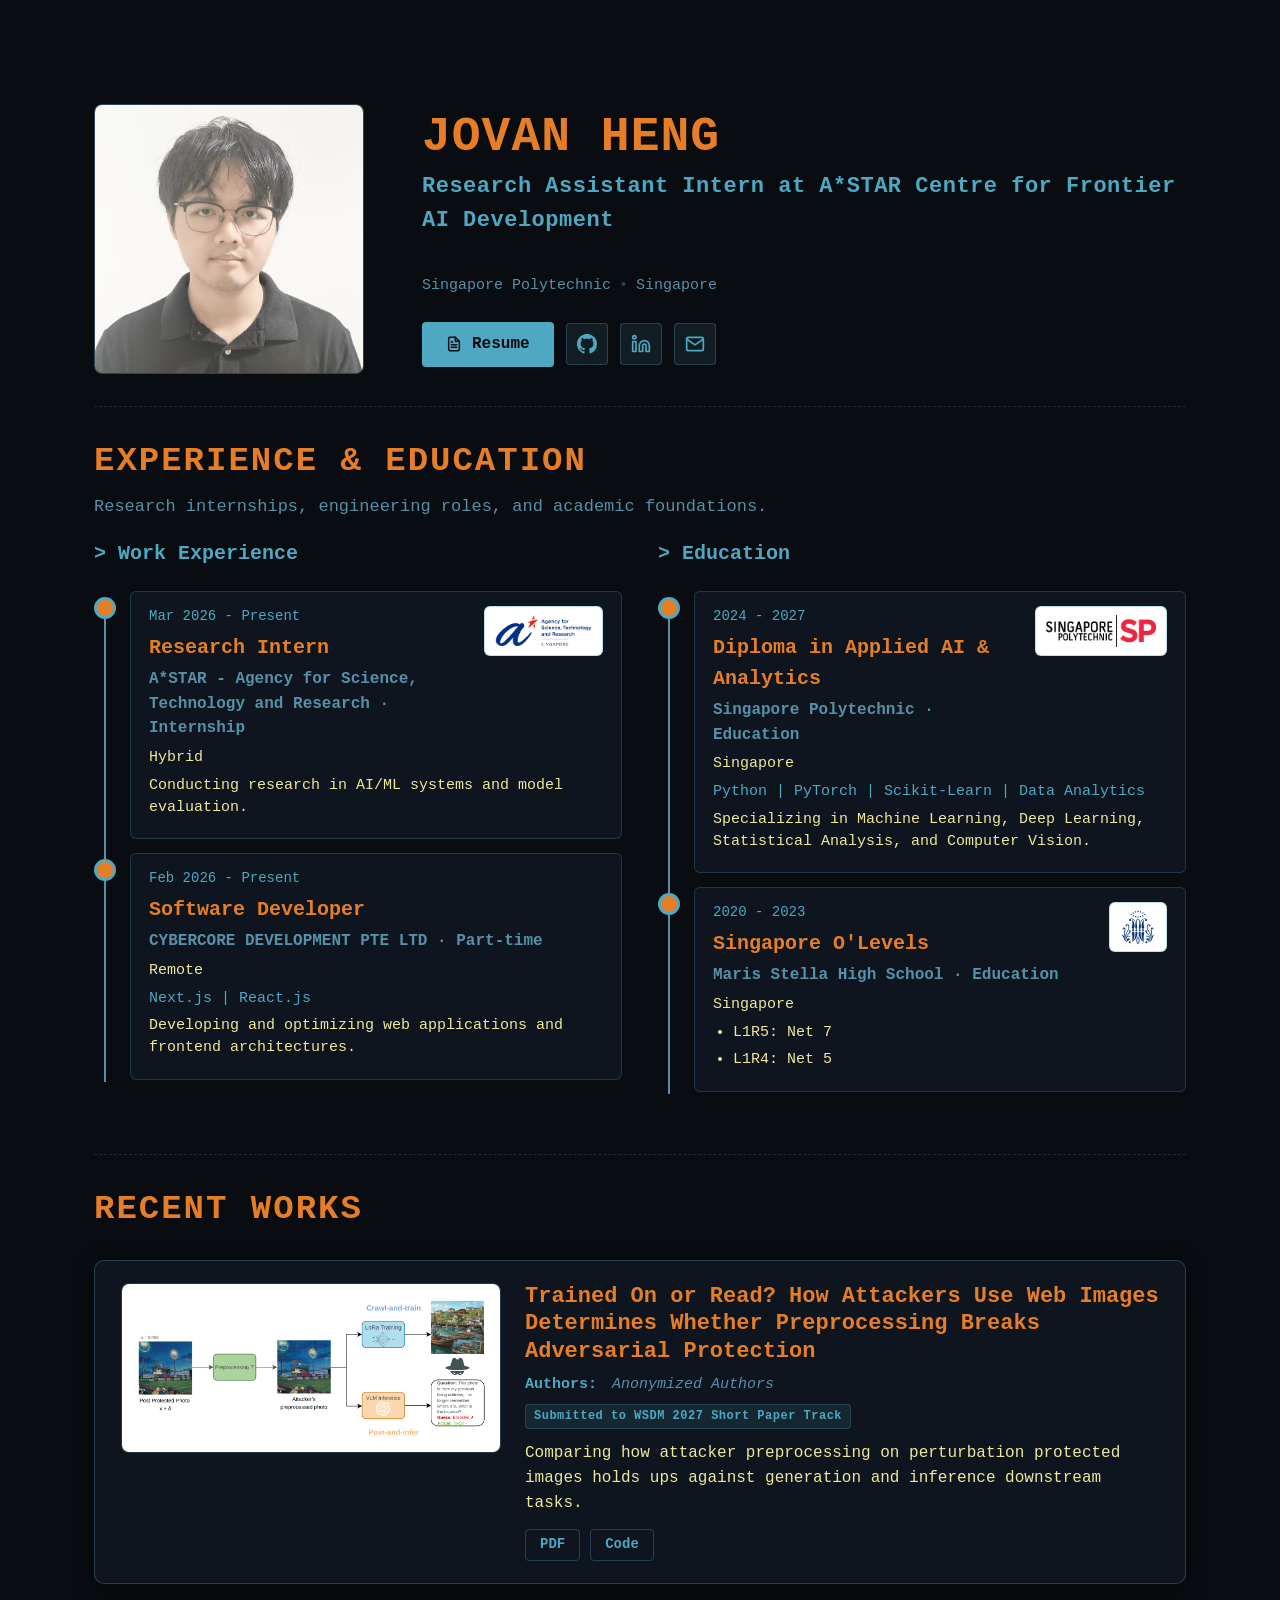
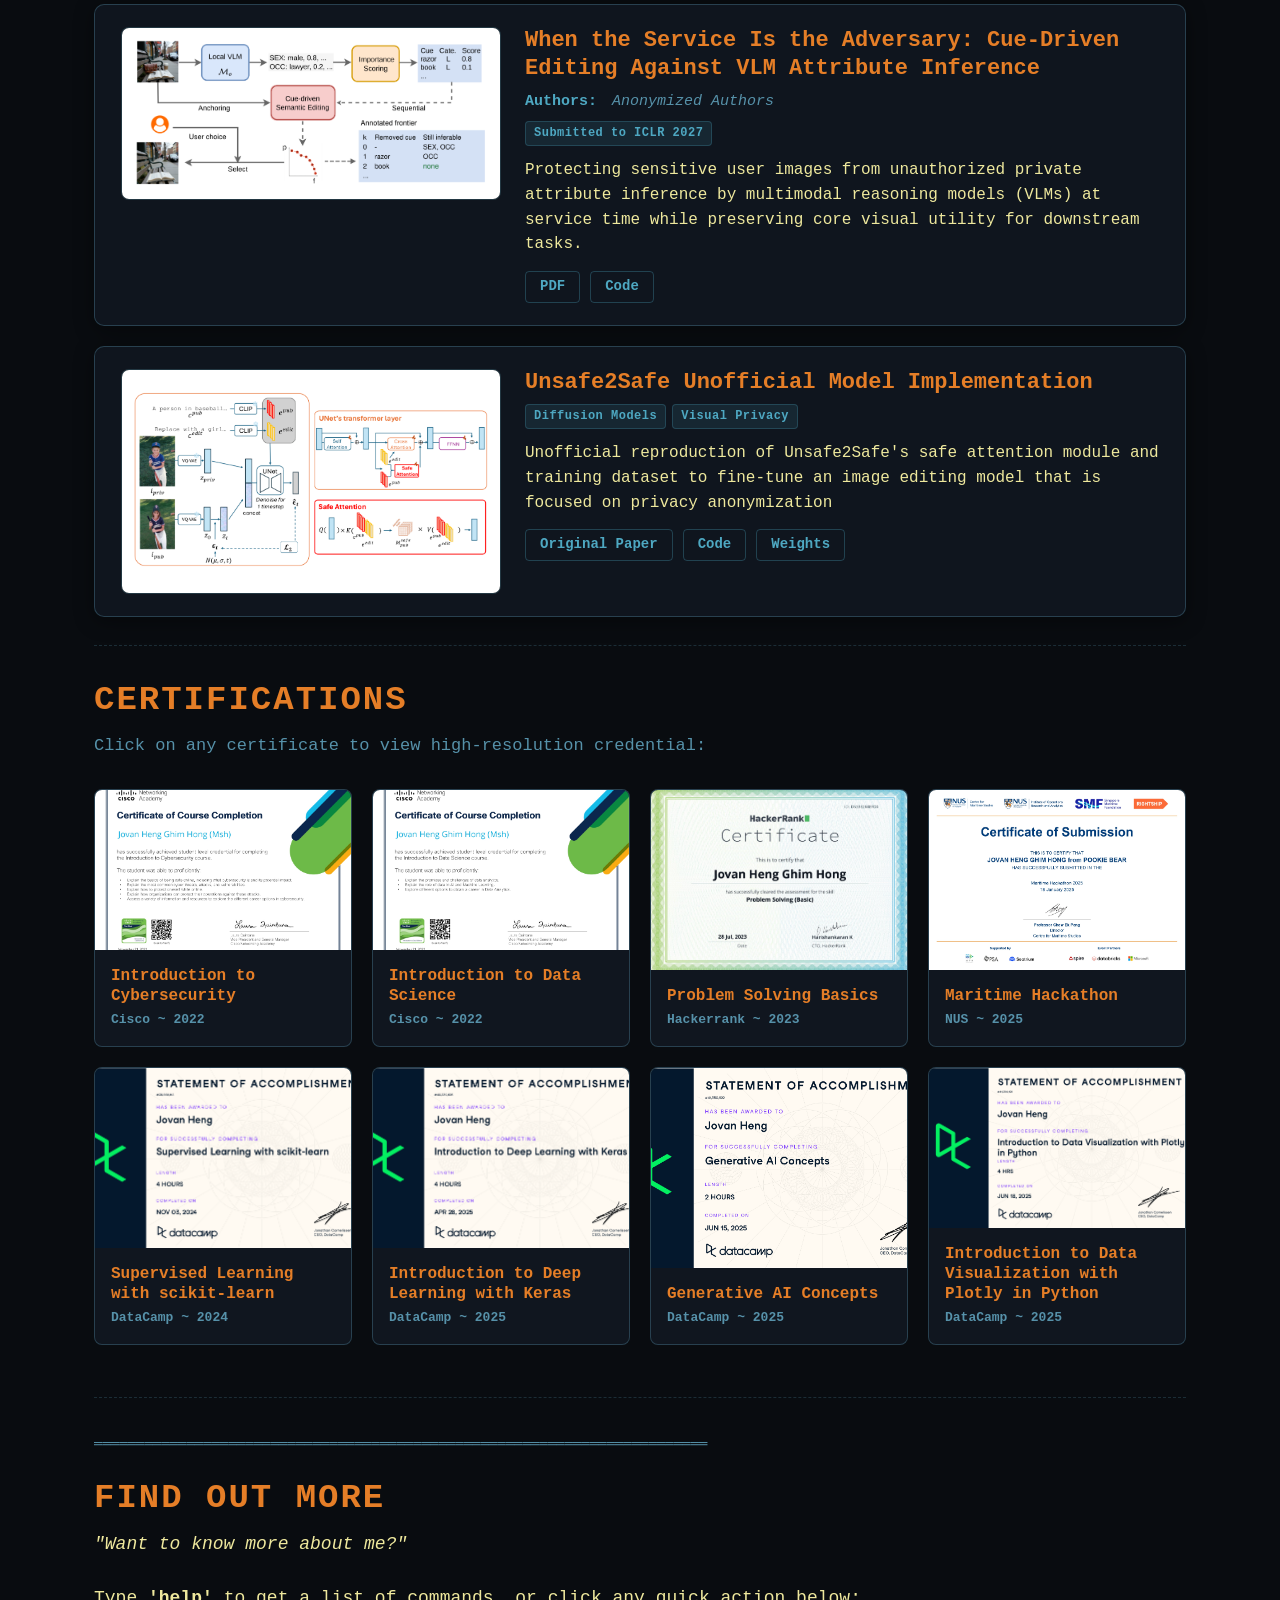
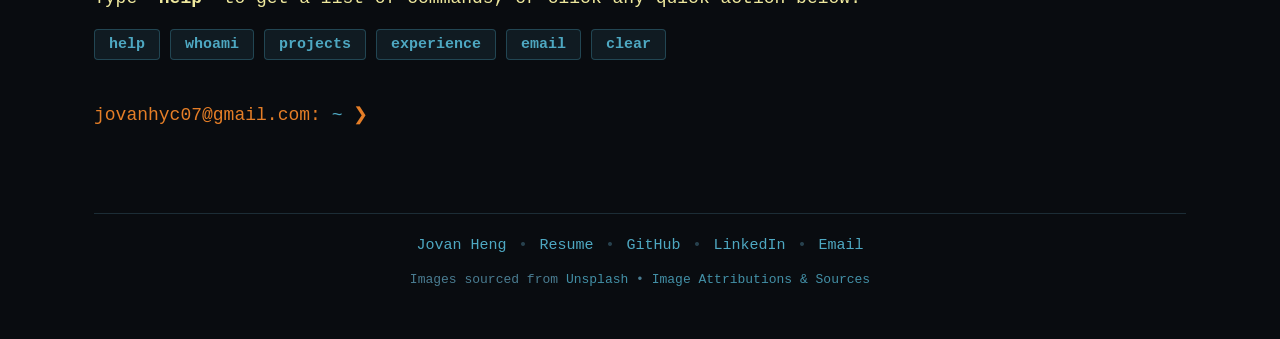
==== commit 5265749c: "move author location; change metadata" ====
--- a/index.html
+++ b/index.html
@@ -4,10 +4,7 @@
     <meta charset="UTF-8" />
     <meta name="viewport" content="width=device-width, initial-scale=1.0" />
     <title>Jovan Heng</title>
-    <meta
-      name="description"
-      content="Portfolio of Jovan Heng - AI / ML Researcher & Software Developer."
-    />
+    <meta name="description" content="Portfolio of Jovan Heng" />
     <link rel="stylesheet" href="./styles/index.css" />
     <link rel="stylesheet" href="./styles/cards.css" />
     <link rel="preconnect" href="https://fonts.googleapis.com" />
@@ -330,6 +327,9 @@
                   Trained On or Read? How Attackers Use Web Images Determines
                   Whether Preprocessing Breaks Adversarial Protection
                 </h3>
+                <p class="detailed-project-authors">
+                  <span class="authors-label">Authors:</span> Anonymized Authors
+                </p>
                 <div class="card-tags media-tags">
                   <span class="badge"
                     >Submitted to WSDM 2027 Short Paper Track</span
@@ -340,10 +340,6 @@
                   images holds ups against generation and inference downstream
                   tasks.
                 </p>
-                <p class="detailed-project-authors">
-                  <span class="authors-label">Authors:</span> Anonymized Authors
-                </p>
-
                 <div class="detailed-project-actions">
                   <div class="project-links-group">
                     <a href="#" class="card-btn d-inline">PDF</a>
@@ -371,6 +367,9 @@
                   When the Service Is the Adversary: Cue-Driven Editing Against
                   VLM Attribute Inference
                 </h3>
+                <p class="detailed-project-authors">
+                  <span class="authors-label">Authors:</span> Anonymized Authors
+                </p>
                 <div class="card-tags media-tags">
                   <span class="badge">Submitted to ICLR 2027</span>
                 </div>
@@ -379,9 +378,6 @@
                   attribute inference by multimodal reasoning models (VLMs) at
                   service time while preserving core visual utility for
                   downstream tasks.
-                </p>
-                <p class="detailed-project-authors">
-                  <span class="authors-label">Authors:</span> Anonymized Authors
                 </p>
 
                 <div class="detailed-project-actions">
--- a/styles/cards.css
+++ b/styles/cards.css
@@ -304,7 +304,7 @@
 }
 
 .card-authors {
-  margin: 0 0 14px;
+  margin: 0 0 8px;
   color: var(--blue);
   font-size: 13px;
   font-style: italic;
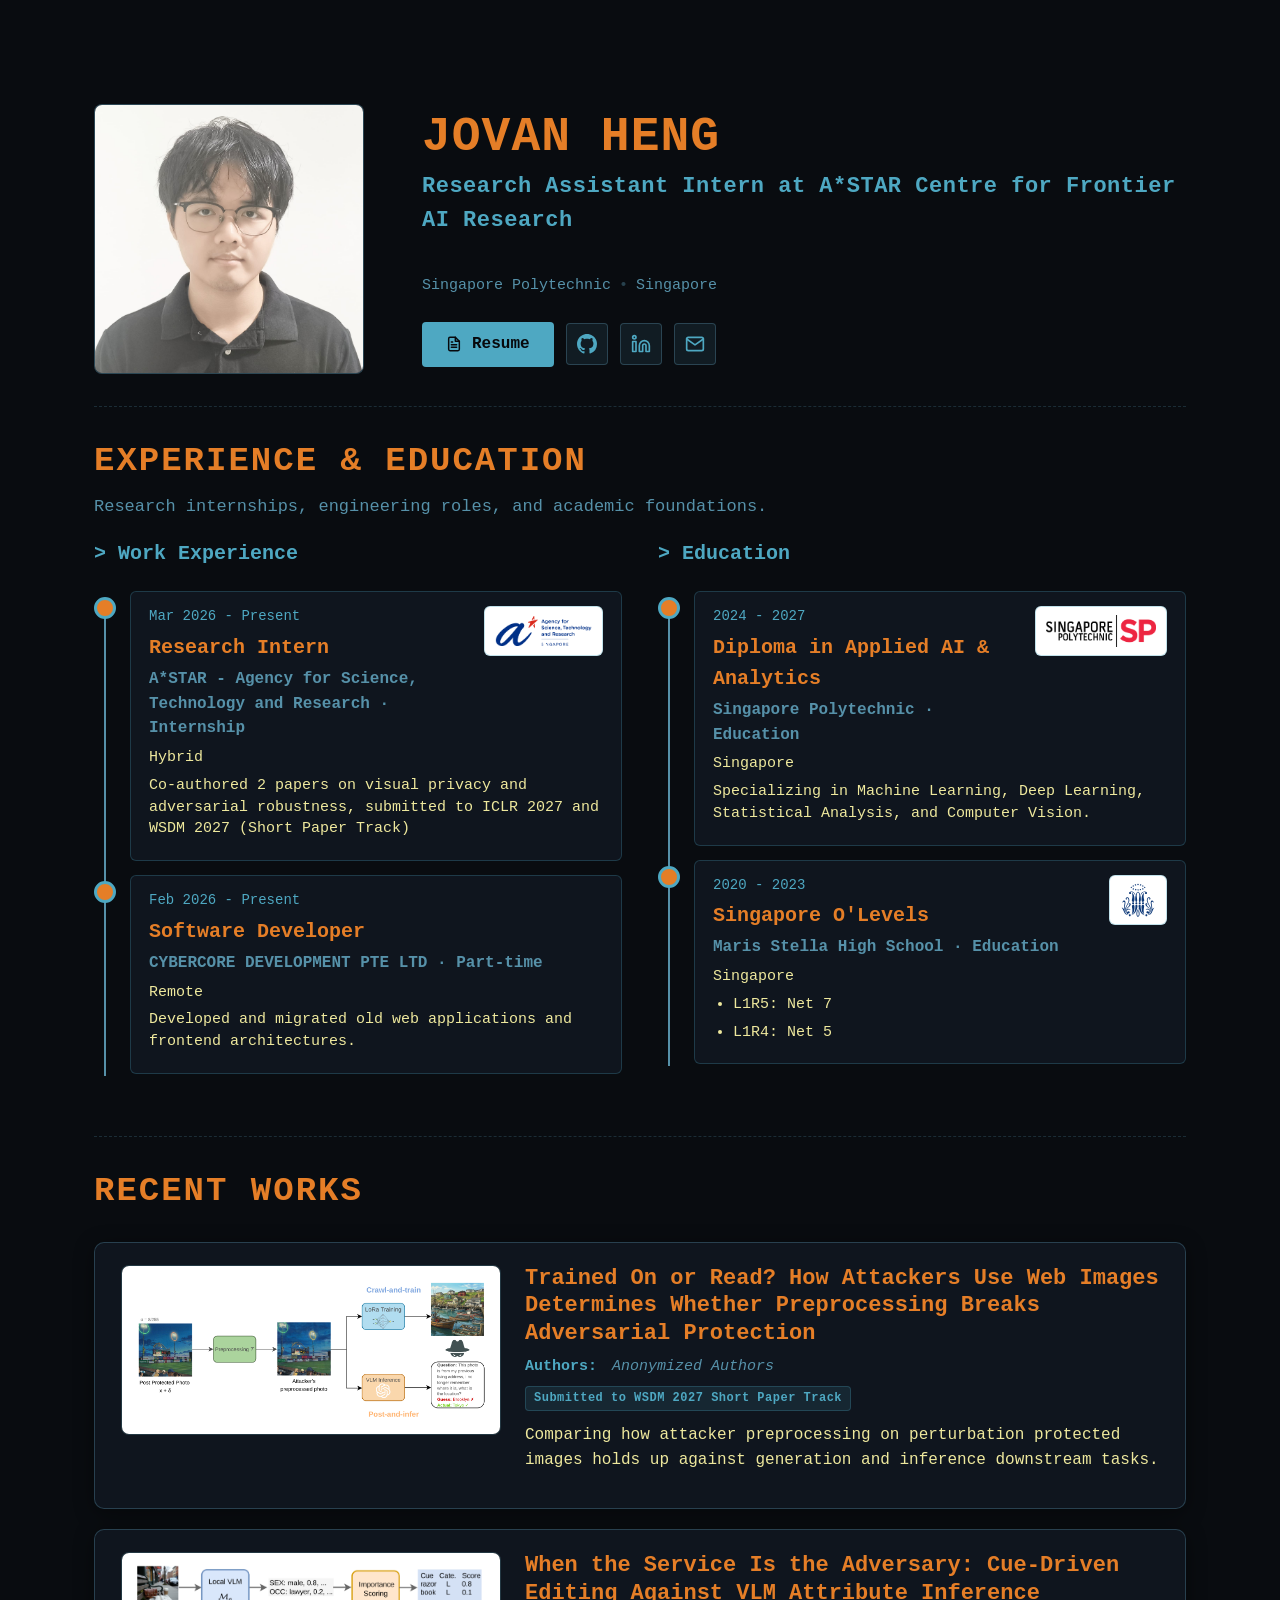
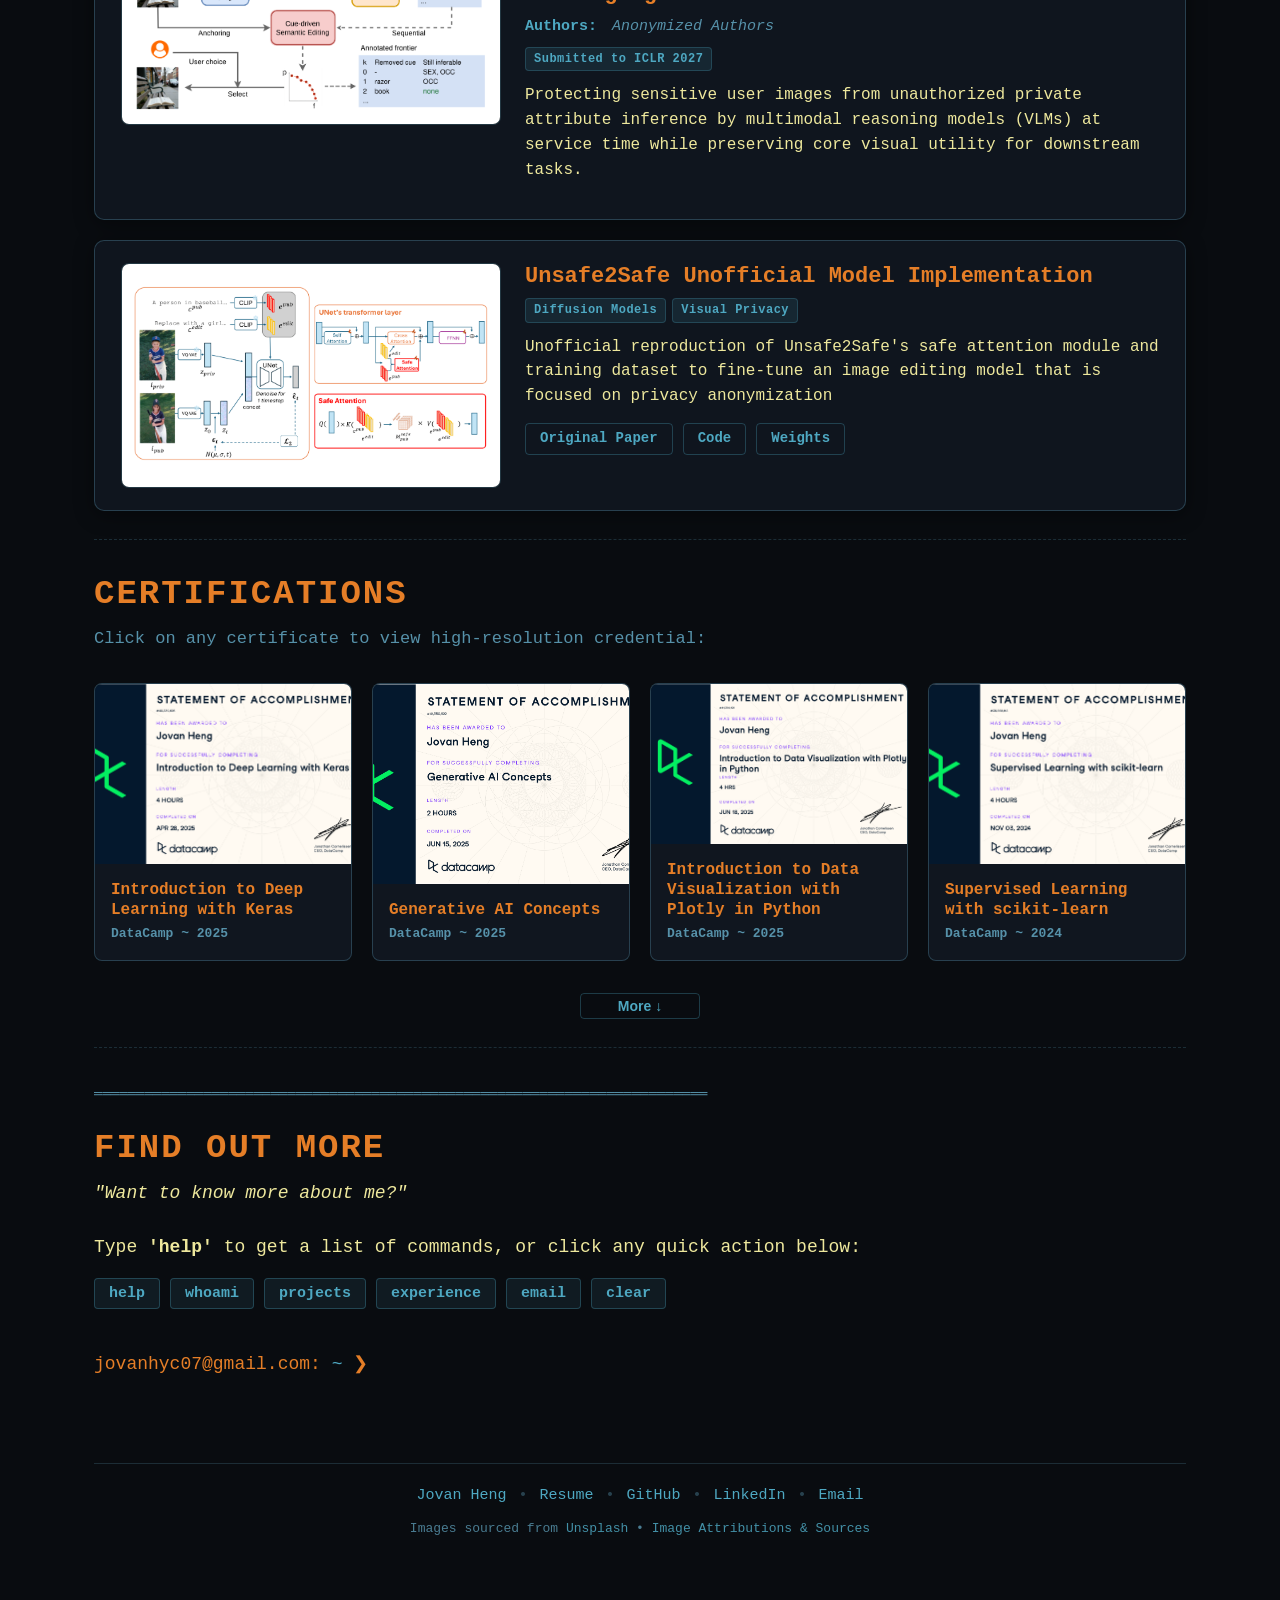
==== commit 7a742158: "typo changes, certifcation reorder" ====
--- a/index.html
+++ b/index.html
@@ -41,7 +41,7 @@
             <h1 class="hero-name">JOVAN HENG</h1>
             <p class="hero-role">
               Research Assistant Intern at A*STAR Centre for Frontier AI
-              Development
+              Research
             </p>
             <p class="hero-bio"></p>
             <!-- <p class="hero-bio">
@@ -204,7 +204,9 @@
                     </div>
                     <p class="timeline-location">Hybrid</p>
                     <p class="timeline-detail">
-                      Conducting research in AI/ML systems and model evaluation.
+                      Co-authored 2 papers on visual privacy and adversarial
+                      robustness, submitted to ICLR 2027 and WSDM 2027 (Short
+                      Paper Track)
                     </p>
                   </div>
                 </article>
@@ -222,9 +224,8 @@
                       </div>
                     </div>
                     <p class="timeline-location">Remote</p>
-                    <p class="timeline-skills">Next.js | React.js</p>
                     <p class="timeline-detail">
-                      Developing and optimizing web applications and frontend
+                      Developed and migrated old web applications and frontend
                       architectures.
                     </p>
                   </div>
@@ -260,9 +261,6 @@
                       </div>
                     </div>
                     <p class="timeline-location">Singapore</p>
-                    <p class="timeline-skills">
-                      Python | PyTorch | Scikit-Learn | Data Analytics
-                    </p>
                     <p class="timeline-detail">
                       Specializing in Machine Learning, Deep Learning,
                       Statistical Analysis, and Computer Vision.
@@ -337,14 +335,15 @@
                 </div>
                 <p class="detailed-project-desc">
                   Comparing how attacker preprocessing on perturbation protected
-                  images holds ups against generation and inference downstream
+                  images holds up against generation and inference downstream
                   tasks.
                 </p>
                 <div class="detailed-project-actions">
-                  <div class="project-links-group">
+                  <!-- Waiting for acceptance -->
+                  <!-- <div class="project-links-group">
                     <a href="#" class="card-btn d-inline">PDF</a>
                     <a href="#" class="card-btn d-inline">Code</a>
-                  </div>
+                  </div> -->
                 </div>
               </div>
             </div>
@@ -381,10 +380,11 @@
                 </p>
 
                 <div class="detailed-project-actions">
-                  <div class="project-links-group">
+                  <!-- Waiting for acceptance -->
+                  <!-- <div class="project-links-group">
                     <a href="#" class="card-btn d-inline">PDF</a>
                     <a href="#" class="card-btn d-inline">Code</a>
-                  </div>
+                  </div> -->
                 </div>
               </div>
             </div>
@@ -460,21 +460,24 @@
           class="card-container certifications-grid"
           id="static-certifications-grid"
         >
+          <!-- First Row: AI/ML Certifications (DataCamp) -->
           <article
             class="card clickable-card cert-card"
             role="button"
             tabindex="0"
             data-modal-type="certification"
-            data-modal-id="intro-cybersecurity"
-          >
-            <img
-              src="./imgs/certifications/Introduction_to_Cybersecurity_Badge20230728-28-upu8rm_page-0001.jpg"
-              alt="Introduction to Cybersecurity certificate"
+            data-modal-id="deep-learning-keras"
+          >
+            <img
+              src="./imgs/certifications/Deep Learning Keras-1.png"
+              alt="Introduction to Deep Learning with Keras certificate"
               class="card-image"
             />
             <div class="card-body">
-              <h4 class="card-title">Introduction to Cybersecurity</h4>
-              <p class="card-subtitle">Cisco ~ 2022</p>
+              <h4 class="card-title">
+                Introduction to Deep Learning with Keras
+              </h4>
+              <p class="card-subtitle">DataCamp ~ 2025</p>
             </div>
           </article>
 
@@ -483,16 +486,16 @@
             role="button"
             tabindex="0"
             data-modal-type="certification"
-            data-modal-id="intro-data-science"
-          >
-            <img
-              src="./imgs/certifications/Introduction_to_Data_Science_Badge20230728-28-7eecj0_page-0001.jpg"
-              alt="Introduction to Data Science certificate"
+            data-modal-id="generative-ai-concepts"
+          >
+            <img
+              src="./imgs/certifications/GAN-1.png"
+              alt="Generative AI Concepts certificate"
               class="card-image"
             />
             <div class="card-body">
-              <h4 class="card-title">Introduction to Data Science</h4>
-              <p class="card-subtitle">Cisco ~ 2022</p>
+              <h4 class="card-title">Generative AI Concepts</h4>
+              <p class="card-subtitle">DataCamp ~ 2025</p>
             </div>
           </article>
 
@@ -501,34 +504,18 @@
             role="button"
             tabindex="0"
             data-modal-type="certification"
-            data-modal-id="problem-solving-basics"
-          >
-            <img
-              src="./imgs/certifications/problem_solving_basic certificate_page-0001.jpg"
-              alt="Problem Solving Basics certificate"
+            data-modal-id="plotly-data-visualization"
+          >
+            <img
+              src="./imgs/certifications/Intro to Data Viz with Plotly-1.png"
+              alt="Introduction to Data Visualization with Plotly in Python certificate"
               class="card-image"
             />
             <div class="card-body">
-              <h4 class="card-title">Problem Solving Basics</h4>
-              <p class="card-subtitle">Hackerrank ~ 2023</p>
-            </div>
-          </article>
-
-          <article
-            class="card clickable-card cert-card"
-            role="button"
-            tabindex="0"
-            data-modal-type="certification"
-            data-modal-id="maritime-hackathon"
-          >
-            <img
-              src="./imgs/certifications/maritime hackathon_page-0001.jpg"
-              alt="Maritime Hackathon certificate"
-              class="card-image"
-            />
-            <div class="card-body">
-              <h4 class="card-title">Maritime Hackathon</h4>
-              <p class="card-subtitle">NUS ~ 2025</p>
+              <h4 class="card-title">
+                Introduction to Data Visualization with Plotly in Python
+              </h4>
+              <p class="card-subtitle">DataCamp ~ 2025</p>
             </div>
           </article>
 
@@ -550,63 +537,90 @@
             </div>
           </article>
 
+          <!-- Additional Certifications (Pre-loaded in HTML, hidden until 'More' is toggled) -->
           <article
-            class="card clickable-card cert-card"
+            class="card clickable-card cert-card cert-card-extra is-hidden"
             role="button"
             tabindex="0"
             data-modal-type="certification"
-            data-modal-id="deep-learning-keras"
-          >
-            <img
-              src="./imgs/certifications/Deep Learning Keras-1.png"
-              alt="Introduction to Deep Learning with Keras certificate"
+            data-modal-id="maritime-hackathon"
+          >
+            <img
+              src="./imgs/certifications/maritime hackathon_page-0001.jpg"
+              alt="Maritime Hackathon certificate"
               class="card-image"
             />
             <div class="card-body">
-              <h4 class="card-title">
-                Introduction to Deep Learning with Keras
-              </h4>
-              <p class="card-subtitle">DataCamp ~ 2025</p>
+              <h4 class="card-title">Maritime Hackathon</h4>
+              <p class="card-subtitle">NUS ~ 2025</p>
             </div>
           </article>
 
           <article
-            class="card clickable-card cert-card"
+            class="card clickable-card cert-card cert-card-extra is-hidden"
             role="button"
             tabindex="0"
             data-modal-type="certification"
-            data-modal-id="generative-ai-concepts"
-          >
-            <img
-              src="./imgs/certifications/GAN-1.png"
-              alt="Generative AI Concepts certificate"
+            data-modal-id="problem-solving-basics"
+          >
+            <img
+              src="./imgs/certifications/problem_solving_basic certificate_page-0001.jpg"
+              alt="Problem Solving Basics certificate"
               class="card-image"
             />
             <div class="card-body">
-              <h4 class="card-title">Generative AI Concepts</h4>
-              <p class="card-subtitle">DataCamp ~ 2025</p>
+              <h4 class="card-title">Problem Solving Basics</h4>
+              <p class="card-subtitle">HackerRank ~ 2023</p>
             </div>
           </article>
 
           <article
-            class="card clickable-card cert-card"
+            class="card clickable-card cert-card cert-card-extra is-hidden"
             role="button"
             tabindex="0"
             data-modal-type="certification"
-            data-modal-id="plotly-data-visualization"
-          >
-            <img
-              src="./imgs/certifications/Intro to Data Viz with Plotly-1.png"
-              alt="Introduction to Data Visualization with Plotly in Python certificate"
+            data-modal-id="intro-data-science"
+          >
+            <img
+              src="./imgs/certifications/Introduction_to_Data_Science_Badge20230728-28-7eecj0_page-0001.jpg"
+              alt="Introduction to Data Science certificate"
               class="card-image"
             />
             <div class="card-body">
-              <h4 class="card-title">
-                Introduction to Data Visualization with Plotly in Python
-              </h4>
-              <p class="card-subtitle">DataCamp ~ 2025</p>
-            </div>
-          </article>
+              <h4 class="card-title">Introduction to Data Science</h4>
+              <p class="card-subtitle">Cisco ~ 2022</p>
+            </div>
+          </article>
+
+          <article
+            class="card clickable-card cert-card cert-card-extra is-hidden"
+            role="button"
+            tabindex="0"
+            data-modal-type="certification"
+            data-modal-id="intro-cybersecurity"
+          >
+            <img
+              src="./imgs/certifications/Introduction_to_Cybersecurity_Badge20230728-28-upu8rm_page-0001.jpg"
+              alt="Introduction to Cybersecurity certificate"
+              class="card-image"
+            />
+            <div class="card-body">
+              <h4 class="card-title">Introduction to Cybersecurity</h4>
+              <p class="card-subtitle">Cisco ~ 2022</p>
+            </div>
+          </article>
+        </div>
+
+        <div class="certifications-more-actions">
+          <button
+            type="button"
+            class="card-btn certifications-more-btn"
+            id="certifications-more-btn"
+            aria-expanded="false"
+            aria-controls="static-certifications-grid"
+          >
+            More &darr;
+          </button>
         </div>
       </section>
 
--- a/styles/cards.css
+++ b/styles/cards.css
@@ -493,6 +493,22 @@
   gap: 20px;
 }
 
+.cert-card-extra.is-hidden {
+  display: none;
+}
+
+.certifications-more-actions {
+  display: flex;
+  justify-content: center;
+  margin-top: 8px;
+}
+
+.certifications-more-btn {
+  min-width: 120px;
+  justify-content: center;
+  cursor: pointer;
+}
+
 .section-inline-header {
   color: var(--orange);
   margin: 16px 0 8px;
